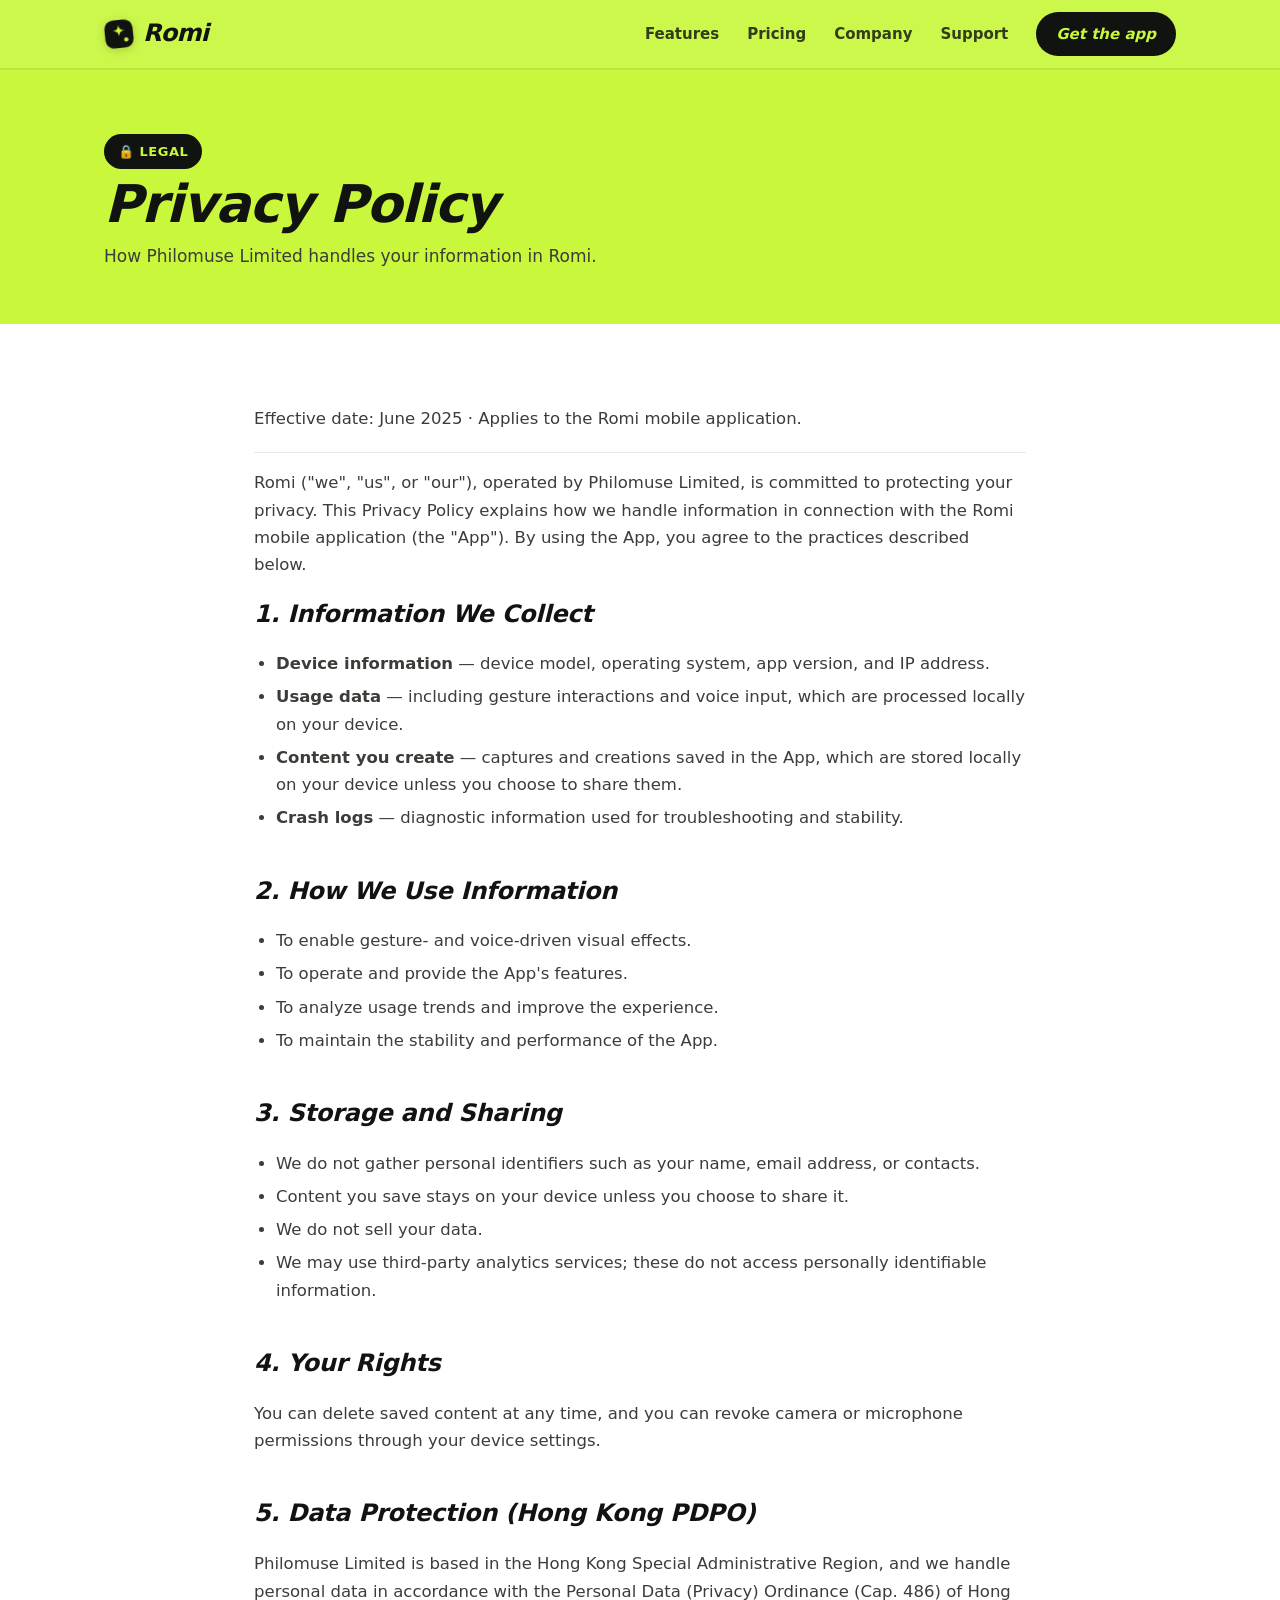
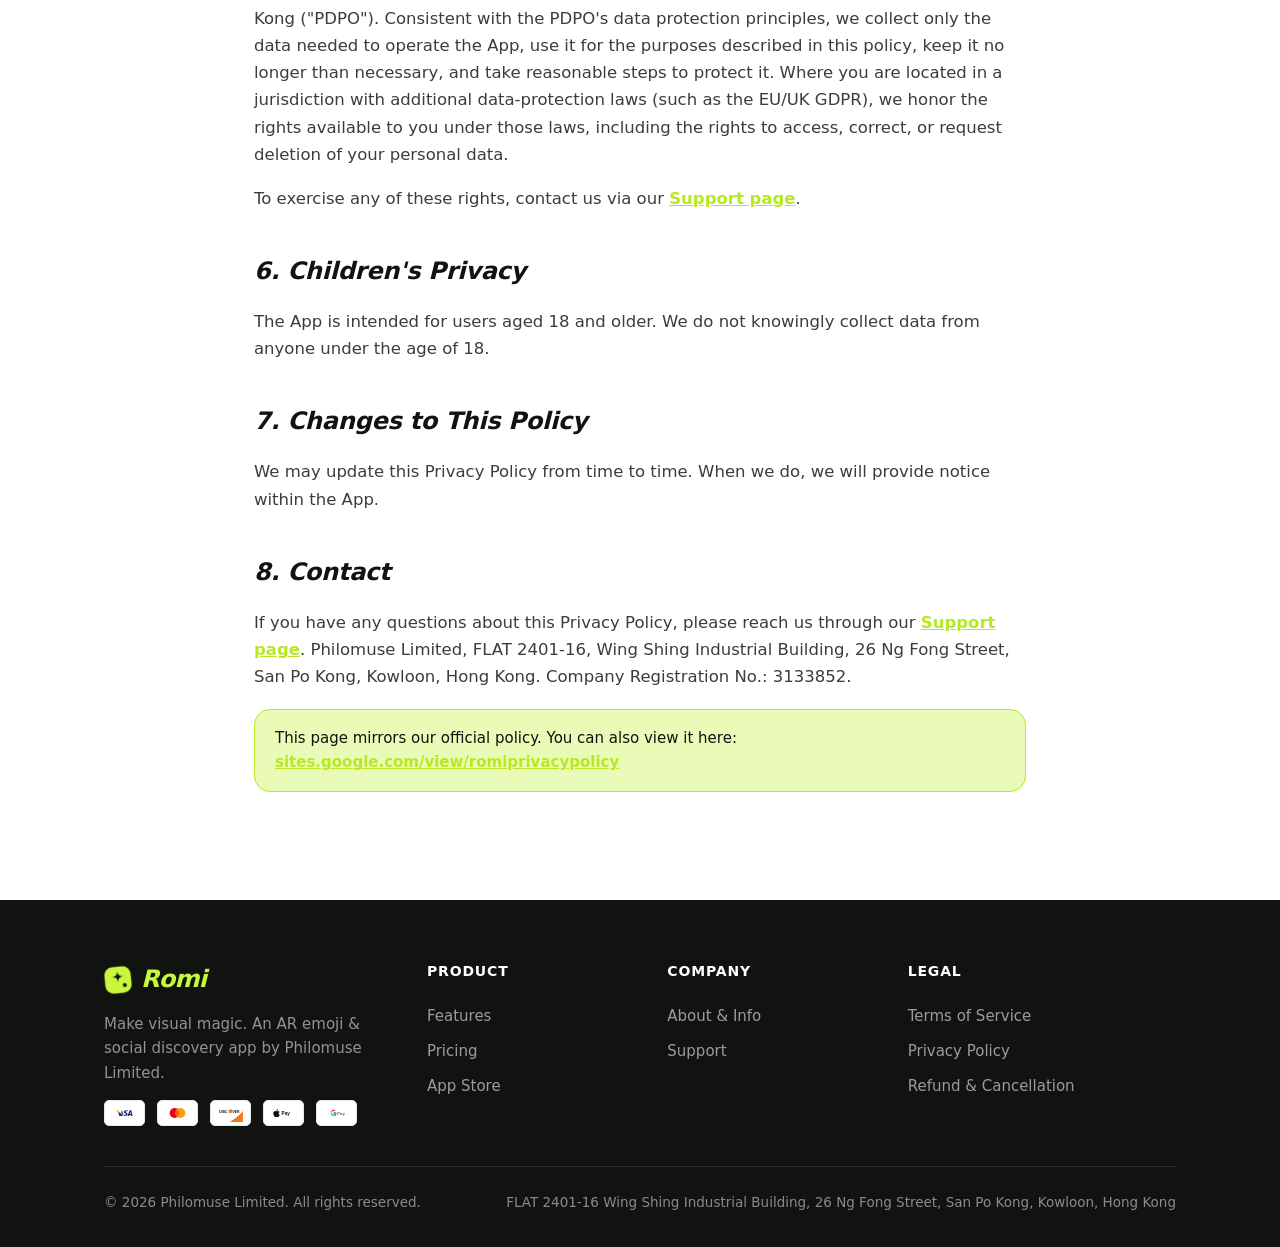
==== privacy.html @ fef8a302 "first commit" ====
<!DOCTYPE html>
<html lang="en">
<head>
  <meta charset="UTF-8" />
  <meta name="viewport" content="width=device-width, initial-scale=1.0" />
  <title>Privacy Policy — Romi | Philomuse Limited</title>
  <meta name="description" content="Romi privacy policy — how Philomuse Limited handles your data." />
  <link rel="icon" type="image/svg+xml" href="assets/img/favicon.svg" />
  <link rel="stylesheet" href="assets/css/style.css" />
</head>
<body>
  <header class="site-header">
    <div class="wrap nav">
      <a class="brand" href="index.html"><span class="logo-mark"><svg width="30" height="30" viewBox="0 0 34 34" fill="none" xmlns="http://www.w3.org/2000/svg"><rect x="1" y="1" width="32" height="32" rx="10" fill="#111311"/><path d="M17 6.5c.7 4.8 1.9 6 6.7 6.7-4.8.7-6 1.9-6.7 6.7-.7-4.8-1.9-6-6.7-6.7 4.8-.7 6-1.9 6.7-6.7Z" fill="#c8f73c"/><circle cx="24.6" cy="24" r="2.4" fill="#c8f73c"/></svg></span>Romi</a>
      <button class="nav-toggle" aria-label="Menu" onclick="document.getElementById('navlinks').classList.toggle('open')">☰</button>
      <nav class="nav-links" id="navlinks">
        <a href="index.html#features">Features</a>
        <a href="index.html#pricing">Pricing</a>
        <a href="about.html">Company</a>
        <a href="support.html">Support</a>
        <a class="nav-cta" href="https://apps.apple.com/us/app/romi-make-visual-magic/id6746782904" target="_blank" rel="noopener">Get the app</a>
      </nav>
    </div>
  </header>

  <section class="page-hero">
    <div class="wrap">
      <span class="eyebrow">🔒 Legal</span>
      <h1 class="display">Privacy Policy</h1>
      <p>How Philomuse Limited handles your information in Romi.</p>
    </div>
  </section>

  <div class="doc">
    <p class="doc-meta">Effective date: June 2025 · Applies to the Romi mobile application.</p>

    <p>Romi ("we", "us", or "our"), operated by Philomuse Limited, is committed to protecting your privacy. This Privacy Policy explains how we handle information in connection with the Romi mobile application (the "App"). By using the App, you agree to the practices described below.</p>

    <h2>1. Information We Collect</h2>
    <ul>
      <li><strong>Device information</strong> — device model, operating system, app version, and IP address.</li>
      <li><strong>Usage data</strong> — including gesture interactions and voice input, which are processed locally on your device.</li>
      <li><strong>Content you create</strong> — captures and creations saved in the App, which are stored locally on your device unless you choose to share them.</li>
      <li><strong>Crash logs</strong> — diagnostic information used for troubleshooting and stability.</li>
    </ul>

    <h2>2. How We Use Information</h2>
    <ul>
      <li>To enable gesture- and voice-driven visual effects.</li>
      <li>To operate and provide the App's features.</li>
      <li>To analyze usage trends and improve the experience.</li>
      <li>To maintain the stability and performance of the App.</li>
    </ul>

    <h2>3. Storage and Sharing</h2>
    <ul>
      <li>We do not gather personal identifiers such as your name, email address, or contacts.</li>
      <li>Content you save stays on your device unless you choose to share it.</li>
      <li>We do not sell your data.</li>
      <li>We may use third-party analytics services; these do not access personally identifiable information.</li>
    </ul>

    <h2>4. Your Rights</h2>
    <p>You can delete saved content at any time, and you can revoke camera or microphone permissions through your device settings.</p>

    <h2>5. Data Protection (Hong Kong PDPO)</h2>
    <p>Philomuse Limited is based in the Hong Kong Special Administrative Region, and we handle personal data in accordance with the Personal Data (Privacy) Ordinance (Cap. 486) of Hong Kong ("PDPO"). Consistent with the PDPO's data protection principles, we collect only the data needed to operate the App, use it for the purposes described in this policy, keep it no longer than necessary, and take reasonable steps to protect it. Where you are located in a jurisdiction with additional data-protection laws (such as the EU/UK GDPR), we honor the rights available to you under those laws, including the rights to access, correct, or request deletion of your personal data.</p>
    <p>To exercise any of these rights, contact us via our <a href="support.html">Support page</a>.</p>

    <h2>6. Children's Privacy</h2>
    <p>The App is intended for users aged 18 and older. We do not knowingly collect data from anyone under the age of 18.</p>

    <h2>7. Changes to This Policy</h2>
    <p>We may update this Privacy Policy from time to time. When we do, we will provide notice within the App.</p>

    <h2>8. Contact</h2>
    <p>If you have any questions about this Privacy Policy, please reach us through our <a href="support.html">Support page</a>. Philomuse Limited, FLAT 2401-16, Wing Shing Industrial Building, 26 Ng Fong Street, San Po Kong, Kowloon, Hong Kong. Company Registration No.: 3133852.</p>

    <div class="note">This page mirrors our official policy. You can also view it here: <a href="https://sites.google.com/view/romiprivacypolicy" target="_blank" rel="noopener">sites.google.com/view/romiprivacypolicy</a></div>
  </div>

  <footer class="site-footer" id="site-footer"></footer>
  <script src="assets/js/footer.js"></script>
</body>
</html>
---- assets/css/style.css ----
/* ===========================================================
   Romi — Philomuse Limited
   Shared styles
   =========================================================== */

:root {
  --lime: #c8f73c;
  --lime-deep: #b6e824;
  --lime-soft: #eafbb8;
  --ink: #111311;
  --ink-soft: #3a3d38;
  --muted: #6b6f66;
  --white: #ffffff;
  --card: #ffffff;
  --line: #e7e9e2;
  --radius: 22px;
  --radius-lg: 34px;
  --shadow: 0 18px 50px rgba(20, 30, 5, 0.12);
  --shadow-sm: 0 8px 24px rgba(20, 30, 5, 0.08);
  --font: "Helvetica Neue", "Segoe UI", system-ui, -apple-system, "PingFang SC",
    "Microsoft YaHei", sans-serif;
}

* {
  box-sizing: border-box;
}

html {
  scroll-behavior: smooth;
}

body {
  margin: 0;
  font-family: var(--font);
  color: var(--ink);
  background: var(--white);
  line-height: 1.65;
  -webkit-font-smoothing: antialiased;
}

a {
  color: inherit;
  text-decoration: none;
}

img {
  max-width: 100%;
  display: block;
}

.wrap {
  width: 100%;
  max-width: 1120px;
  margin: 0 auto;
  padding: 0 24px;
}

/* ---------- Display type ---------- */
.display {
  font-weight: 800;
  font-style: italic;
  letter-spacing: -0.02em;
  line-height: 1.05;
}

/* ===========================================================
   Header / nav
   =========================================================== */
.site-header {
  position: sticky;
  top: 0;
  z-index: 50;
  background: rgba(200, 247, 60, 0.92);
  backdrop-filter: saturate(140%) blur(10px);
  border-bottom: 2px solid rgba(17, 19, 17, 0.08);
}

.nav {
  display: flex;
  align-items: center;
  justify-content: space-between;
  height: 68px;
}

.brand {
  display: flex;
  align-items: center;
  gap: 9px;
  font-weight: 800;
  font-style: italic;
  font-size: 24px;
  letter-spacing: -0.03em;
}

.logo-mark {
  display: inline-flex;
  align-items: center;
  transform: rotate(-6deg);
  transition: transform 0.2s ease;
}

.brand:hover .logo-mark {
  transform: rotate(0deg) scale(1.05);
}

.logo-mark svg {
  display: block;
  filter: drop-shadow(0 2px 4px rgba(20, 30, 5, 0.18));
}

.nav-links {
  display: flex;
  align-items: center;
  gap: 28px;
  font-weight: 600;
  font-size: 15px;
}

.nav-links a {
  opacity: 0.82;
  transition: opacity 0.15s ease;
}

.nav-links a:hover {
  opacity: 1;
}

.nav-cta {
  background: var(--ink);
  color: var(--lime) !important;
  padding: 10px 20px;
  border-radius: 100px;
  opacity: 1 !important;
  font-style: italic;
}

.nav-toggle {
  display: none;
  background: none;
  border: 0;
  font-size: 26px;
  cursor: pointer;
  line-height: 1;
}

/* ===========================================================
   Buttons
   =========================================================== */
.btn {
  display: inline-flex;
  align-items: center;
  gap: 10px;
  font-weight: 700;
  font-size: 16px;
  padding: 15px 28px;
  border-radius: 100px;
  border: 2px solid var(--ink);
  transition: transform 0.15s ease, background 0.15s ease;
  cursor: pointer;
}

.btn-dark {
  background: var(--ink);
  color: var(--lime);
}

.btn-light {
  background: var(--white);
  color: var(--ink);
}

.btn:hover {
  transform: translateY(-2px);
}

/* ===========================================================
   Hero
   =========================================================== */
.hero {
  background: var(--lime);
  position: relative;
  overflow: hidden;
  padding: 70px 0 90px;
}

.hero::before,
.hero::after {
  content: "";
  position: absolute;
  border-radius: 50%;
  background: rgba(255, 255, 255, 0.35);
  filter: blur(2px);
}

.hero::before {
  width: 460px;
  height: 460px;
  top: -160px;
  right: -120px;
}

.hero::after {
  width: 320px;
  height: 320px;
  bottom: -160px;
  left: -100px;
  background: rgba(255, 255, 255, 0.25);
}

.hero-grid {
  position: relative;
  z-index: 2;
  display: grid;
  grid-template-columns: 1.1fr 0.9fr;
  gap: 40px;
  align-items: center;
}

.hero h1 {
  font-size: clamp(38px, 6vw, 64px);
  margin: 14px 0 18px;
}

.eyebrow {
  display: inline-flex;
  align-items: center;
  gap: 8px;
  background: var(--ink);
  color: var(--lime);
  font-weight: 700;
  font-size: 13px;
  letter-spacing: 0.04em;
  text-transform: uppercase;
  padding: 7px 14px;
  border-radius: 100px;
}

.hero p.lead {
  font-size: 19px;
  max-width: 520px;
  color: var(--ink-soft);
  margin: 0 0 30px;
}

.hero-actions {
  display: flex;
  gap: 14px;
  flex-wrap: wrap;
}

.hero-phones {
  position: relative;
  display: flex;
  justify-content: center;
}

.hero-phones .phone {
  width: 260px;
  border-radius: 34px;
  box-shadow: var(--shadow);
  border: 6px solid var(--ink);
  background: #000;
  transform: rotate(4deg);
}

/* ===========================================================
   Section scaffolding
   =========================================================== */
.section {
  padding: 90px 0;
}

.section.alt {
  background: var(--lime-soft);
}

.section-head {
  text-align: center;
  max-width: 640px;
  margin: 0 auto 56px;
}

.section-head h2 {
  font-size: clamp(28px, 4vw, 44px);
  margin: 10px 0 14px;
}

.section-head p {
  color: var(--muted);
  font-size: 18px;
  margin: 0;
}

.kicker {
  font-weight: 700;
  font-style: italic;
  color: var(--lime-deep);
  text-transform: uppercase;
  letter-spacing: 0.08em;
  font-size: 14px;
}

/* ===========================================================
   Feature showcase (alternating rows)
   =========================================================== */
.feature-row {
  display: grid;
  grid-template-columns: 1fr 1fr;
  gap: 56px;
  align-items: center;
  margin-bottom: 90px;
}

.feature-row:last-child {
  margin-bottom: 0;
}

.feature-row:nth-child(even) .feature-media {
  order: 2;
}

.feature-media {
  display: flex;
  justify-content: center;
}

.feature-media .frame {
  width: 280px;
  border-radius: 32px;
  overflow: hidden;
  border: 6px solid var(--ink);
  box-shadow: var(--shadow);
  background: #000;
}

.feature-text h3 {
  font-size: clamp(24px, 3.5vw, 34px);
  font-weight: 800;
  font-style: italic;
  letter-spacing: -0.02em;
  margin: 12px 0 14px;
}

.feature-text p {
  font-size: 17px;
  color: var(--ink-soft);
  margin: 0 0 18px;
}

.feature-badge {
  display: inline-flex;
  align-items: center;
  gap: 8px;
  background: var(--lime);
  border: 2px solid var(--ink);
  border-radius: 100px;
  padding: 6px 16px;
  font-weight: 700;
  font-size: 14px;
}

.chips {
  display: flex;
  flex-wrap: wrap;
  gap: 10px;
}

.chip {
  background: var(--white);
  border: 1.5px solid var(--line);
  border-radius: 100px;
  padding: 7px 15px;
  font-weight: 600;
  font-size: 14px;
}

/* ===========================================================
   Value cards
   =========================================================== */
.cards {
  display: grid;
  grid-template-columns: repeat(3, 1fr);
  gap: 22px;
}

.card {
  background: var(--card);
  border: 2px solid var(--ink);
  border-radius: var(--radius);
  padding: 30px 26px;
  box-shadow: var(--shadow-sm);
}

.card .emoji {
  font-size: 34px;
  margin-bottom: 12px;
}

.card h4 {
  font-size: 20px;
  font-weight: 800;
  font-style: italic;
  margin: 0 0 8px;
}

.card p {
  color: var(--muted);
  font-size: 15px;
  margin: 0;
}

/* ===========================================================
   CTA band
   =========================================================== */
.cta-band {
  background: var(--ink);
  color: var(--white);
  border-radius: var(--radius-lg);
  padding: 60px 40px;
  text-align: center;
  position: relative;
  overflow: hidden;
}

.cta-band h2 {
  color: var(--lime);
  font-size: clamp(28px, 4vw, 46px);
  margin: 0 0 14px;
}

.cta-band p {
  color: rgba(255, 255, 255, 0.8);
  font-size: 18px;
  margin: 0 0 28px;
}

/* ===========================================================
   Footer
   =========================================================== */
.site-footer {
  background: var(--ink);
  color: rgba(255, 255, 255, 0.72);
  padding: 60px 0 34px;
  font-size: 15px;
}

.footer-grid {
  display: grid;
  grid-template-columns: 1.4fr 1fr 1fr 1.3fr;
  gap: 34px;
  margin-bottom: 40px;
}

.footer-grid h5 {
  color: var(--white);
  font-size: 14px;
  text-transform: uppercase;
  letter-spacing: 0.06em;
  margin: 0 0 16px;
}

.footer-grid a {
  display: block;
  padding: 5px 0;
  opacity: 0.8;
}

.footer-grid a:hover {
  opacity: 1;
  color: var(--lime);
}

.footer-brand .brand {
  color: var(--lime);
  margin-bottom: 12px;
}

.footer-brand p {
  margin: 0;
  max-width: 280px;
  opacity: 0.75;
}

.footer-legal {
  border-top: 1px solid rgba(255, 255, 255, 0.15);
  padding-top: 24px;
  display: flex;
  justify-content: space-between;
  flex-wrap: wrap;
  gap: 12px;
  font-size: 13.5px;
  opacity: 0.7;
}

/* ===========================================================
   Legal / content pages
   =========================================================== */
.page-hero {
  background: var(--lime);
  padding: 64px 0 54px;
}

.page-hero h1 {
  font-size: clamp(32px, 5vw, 52px);
  margin: 8px 0 10px;
}

.page-hero p {
  color: var(--ink-soft);
  font-size: 17px;
  margin: 0;
}

.doc {
  max-width: 820px;
  margin: 0 auto;
  padding: 64px 24px 90px;
}

.doc h2 {
  font-size: 24px;
  font-weight: 800;
  font-style: italic;
  margin: 40px 0 12px;
  letter-spacing: -0.01em;
}

.doc h2:first-of-type {
  margin-top: 0;
}

.doc p,
.doc li {
  color: var(--ink-soft);
  font-size: 16.5px;
}

.doc ul {
  padding-left: 22px;
}

.doc li {
  margin-bottom: 6px;
}

.doc a {
  color: var(--lime-deep);
  font-weight: 600;
  text-decoration: underline;
}

.doc .note {
  background: var(--lime-soft);
  border: 1.5px solid var(--lime-deep);
  border-radius: 16px;
  padding: 16px 20px;
  font-size: 15px;
  color: var(--ink);
  margin: 18px 0;
}

.doc-meta {
  color: var(--muted);
  font-size: 14px;
  border-bottom: 1px solid var(--line);
  padding-bottom: 20px;
  margin-bottom: 8px;
}

/* ---------- Info / contact grid ---------- */
.info-grid {
  display: grid;
  grid-template-columns: 1fr 1fr;
  gap: 22px;
  margin: 30px 0;
}

.info-card {
  border: 2px solid var(--ink);
  border-radius: var(--radius);
  padding: 26px;
  background: var(--white);
}

.info-card h4 {
  margin: 0 0 8px;
  font-size: 15px;
  text-transform: uppercase;
  letter-spacing: 0.05em;
  color: var(--muted);
}

.info-card p {
  margin: 0;
  font-size: 17px;
  color: var(--ink);
  font-weight: 600;
}

/* ---------- FAQ ---------- */
.faq details {
  border: 2px solid var(--line);
  border-radius: 16px;
  padding: 4px 20px;
  margin-bottom: 14px;
  background: var(--white);
}

.faq summary {
  cursor: pointer;
  font-weight: 700;
  font-size: 17px;
  padding: 16px 0;
  list-style: none;
  display: flex;
  justify-content: space-between;
  align-items: center;
}

.faq summary::-webkit-details-marker {
  display: none;
}

.faq summary::after {
  content: "+";
  font-size: 24px;
  color: var(--lime-deep);
}

.faq details[open] summary::after {
  content: "–";
}

.faq details p {
  margin: 0 0 18px;
  color: var(--ink-soft);
}

/* ===========================================================
   Responsive
   =========================================================== */
@media (max-width: 860px) {
  .hero-grid,
  .feature-row,
  .cards,
  .footer-grid,
  .info-grid {
    grid-template-columns: 1fr;
  }

  .feature-row {
    gap: 30px;
    margin-bottom: 60px;
  }

  .feature-row:nth-child(even) .feature-media {
    order: 0;
  }

  .hero-phones {
    order: -1;
  }

  .cards {
    gap: 16px;
  }

  .footer-grid {
    gap: 26px;
  }

  .nav-links {
    position: fixed;
    inset: 68px 0 auto 0;
    background: var(--lime);
    flex-direction: column;
    align-items: flex-start;
    gap: 0;
    padding: 12px 24px 24px;
    border-bottom: 2px solid rgba(17, 19, 17, 0.1);
    display: none;
  }

  .nav-links.open {
    display: flex;
  }

  .nav-links a {
    padding: 12px 0;
    width: 100%;
    border-bottom: 1px solid rgba(17, 19, 17, 0.08);
  }

  .nav-cta {
    margin-top: 8px;
  }

  .nav-toggle {
    display: block;
  }
}

/* ===========================================================
   Pricing
   =========================================================== */
.pricing-note {
  text-align: center;
  color: var(--muted);
  font-size: 15px;
  margin: 0 auto 34px;
  max-width: 640px;
}

.price-group-title {
  font-weight: 800;
  font-style: italic;
  font-size: 22px;
  letter-spacing: -0.02em;
  margin: 40px 0 18px;
  text-align: center;
}

.plan-grid {
  display: grid;
  grid-template-columns: repeat(3, 1fr);
  gap: 18px;
}

.plan {
  background: var(--white);
  border: 2px solid var(--ink);
  border-radius: var(--radius);
  padding: 26px 22px;
  text-align: center;
  box-shadow: var(--shadow-sm);
  position: relative;
}

.plan.featured {
  background: var(--lime);
}

.plan .tag {
  position: absolute;
  top: -13px;
  left: 50%;
  transform: translateX(-50%);
  background: var(--ink);
  color: var(--lime);
  font-size: 12px;
  font-weight: 700;
  padding: 5px 14px;
  border-radius: 100px;
  white-space: nowrap;
}

.plan h4 {
  font-size: 17px;
  font-weight: 800;
  margin: 4px 0 10px;
}

.plan .price {
  font-size: 32px;
  font-weight: 800;
  font-style: italic;
  letter-spacing: -0.02em;
}

.plan .per {
  color: var(--muted);
  font-size: 14px;
  font-weight: 600;
  margin-top: 2px;
}

/* Coins as a simple table-like list */
.coin-grid {
  display: grid;
  grid-template-columns: repeat(5, 1fr);
  gap: 14px;
}

.coin {
  background: var(--white);
  border: 2px solid var(--ink);
  border-radius: 18px;
  padding: 20px 12px;
  text-align: center;
  box-shadow: var(--shadow-sm);
}

.coin .amt {
  font-weight: 800;
  font-style: italic;
  font-size: 19px;
}

.coin .amt small {
  display: block;
  font-size: 12px;
  font-weight: 600;
  color: var(--muted);
  font-style: normal;
  margin-top: 3px;
}

.coin .price {
  margin-top: 8px;
  font-weight: 700;
  font-size: 16px;
}

/* ===========================================================
   Payment method logos
   =========================================================== */
.pay-logos {
  display: flex;
  align-items: center;
  gap: 12px;
  flex-wrap: wrap;
}

.pay-logos.center {
  justify-content: center;
}

.pay-logos svg {
  height: 30px;
  width: auto;
  border-radius: 5px;
  background: #fff;
  border: 1px solid var(--line);
  padding: 3px 6px;
}

.footer-pay {
  margin-top: 14px;
}

.footer-pay .pay-logos svg {
  height: 26px;
}

/* ===========================================================
   TODO placeholder (info you still need to fill in)
   =========================================================== */
.todo {
  color: #b23c00;
  background: #fff3ec;
  border: 1px dashed #e07a3f;
  border-radius: 6px;
  padding: 1px 7px;
  font-size: 0.92em;
  font-weight: 700;
  font-style: normal;
  white-space: nowrap;
}

@media (max-width: 860px) {
  .plan-grid { grid-template-columns: 1fr; }
  .coin-grid { grid-template-columns: repeat(2, 1fr); }
}
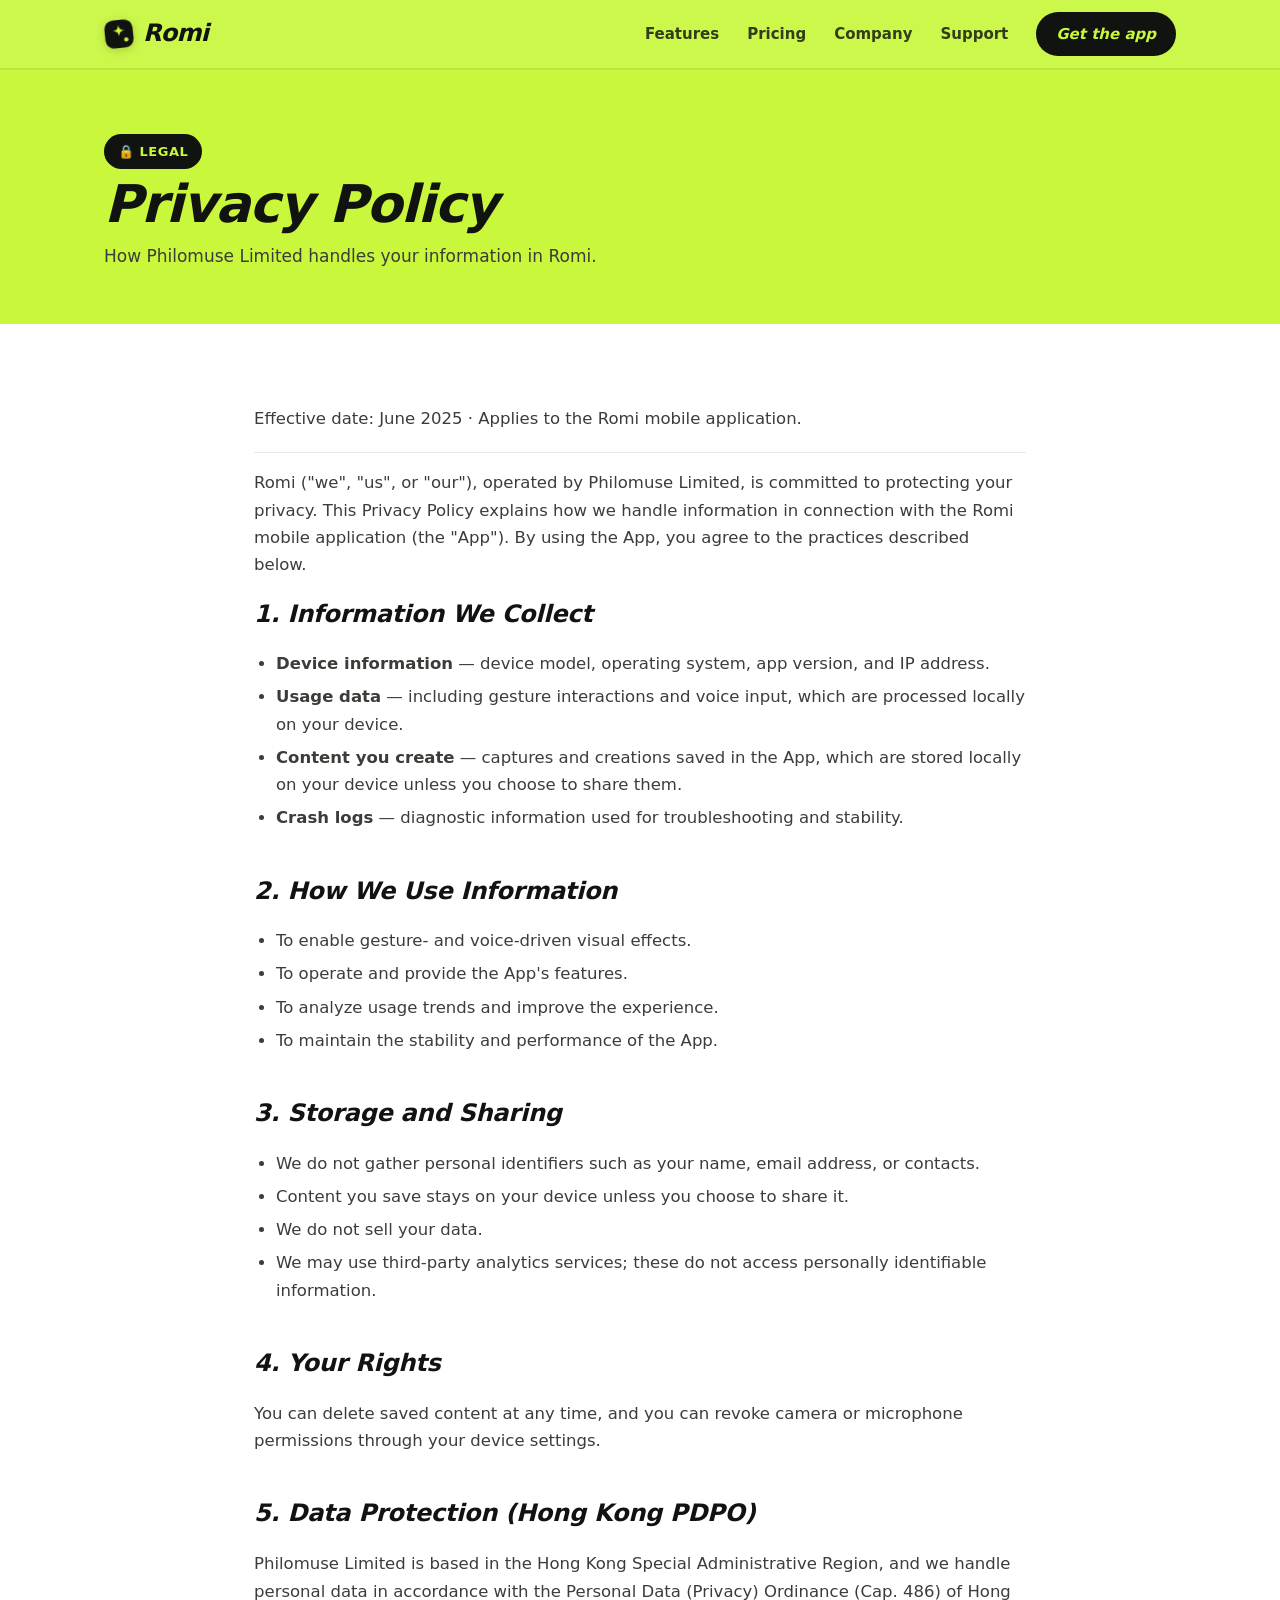
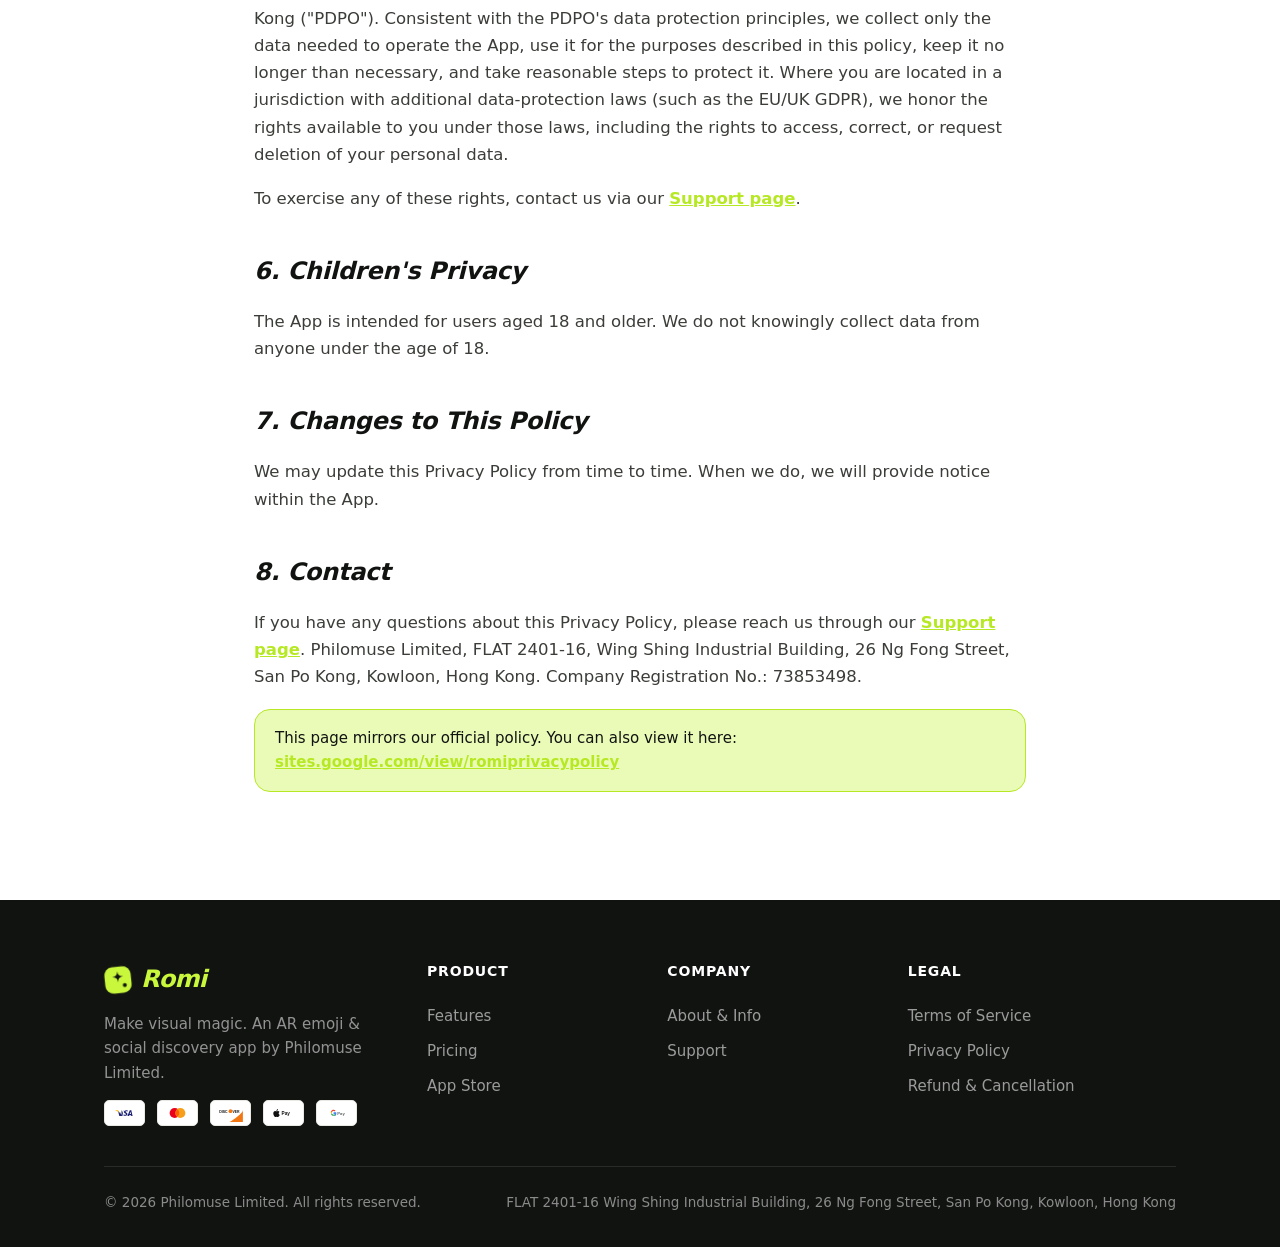
==== commit 5541df8b: "feat: 更换注册号" ====
--- a/privacy.html
+++ b/privacy.html
@@ -74,7 +74,7 @@
     <p>We may update this Privacy Policy from time to time. When we do, we will provide notice within the App.</p>
 
     <h2>8. Contact</h2>
-    <p>If you have any questions about this Privacy Policy, please reach us through our <a href="support.html">Support page</a>. Philomuse Limited, FLAT 2401-16, Wing Shing Industrial Building, 26 Ng Fong Street, San Po Kong, Kowloon, Hong Kong. Company Registration No.: 3133852.</p>
+    <p>If you have any questions about this Privacy Policy, please reach us through our <a href="support.html">Support page</a>. Philomuse Limited, FLAT 2401-16, Wing Shing Industrial Building, 26 Ng Fong Street, San Po Kong, Kowloon, Hong Kong. Company Registration No.: 73853498.</p>
 
     <div class="note">This page mirrors our official policy. You can also view it here: <a href="https://sites.google.com/view/romiprivacypolicy" target="_blank" rel="noopener">sites.google.com/view/romiprivacypolicy</a></div>
   </div>
